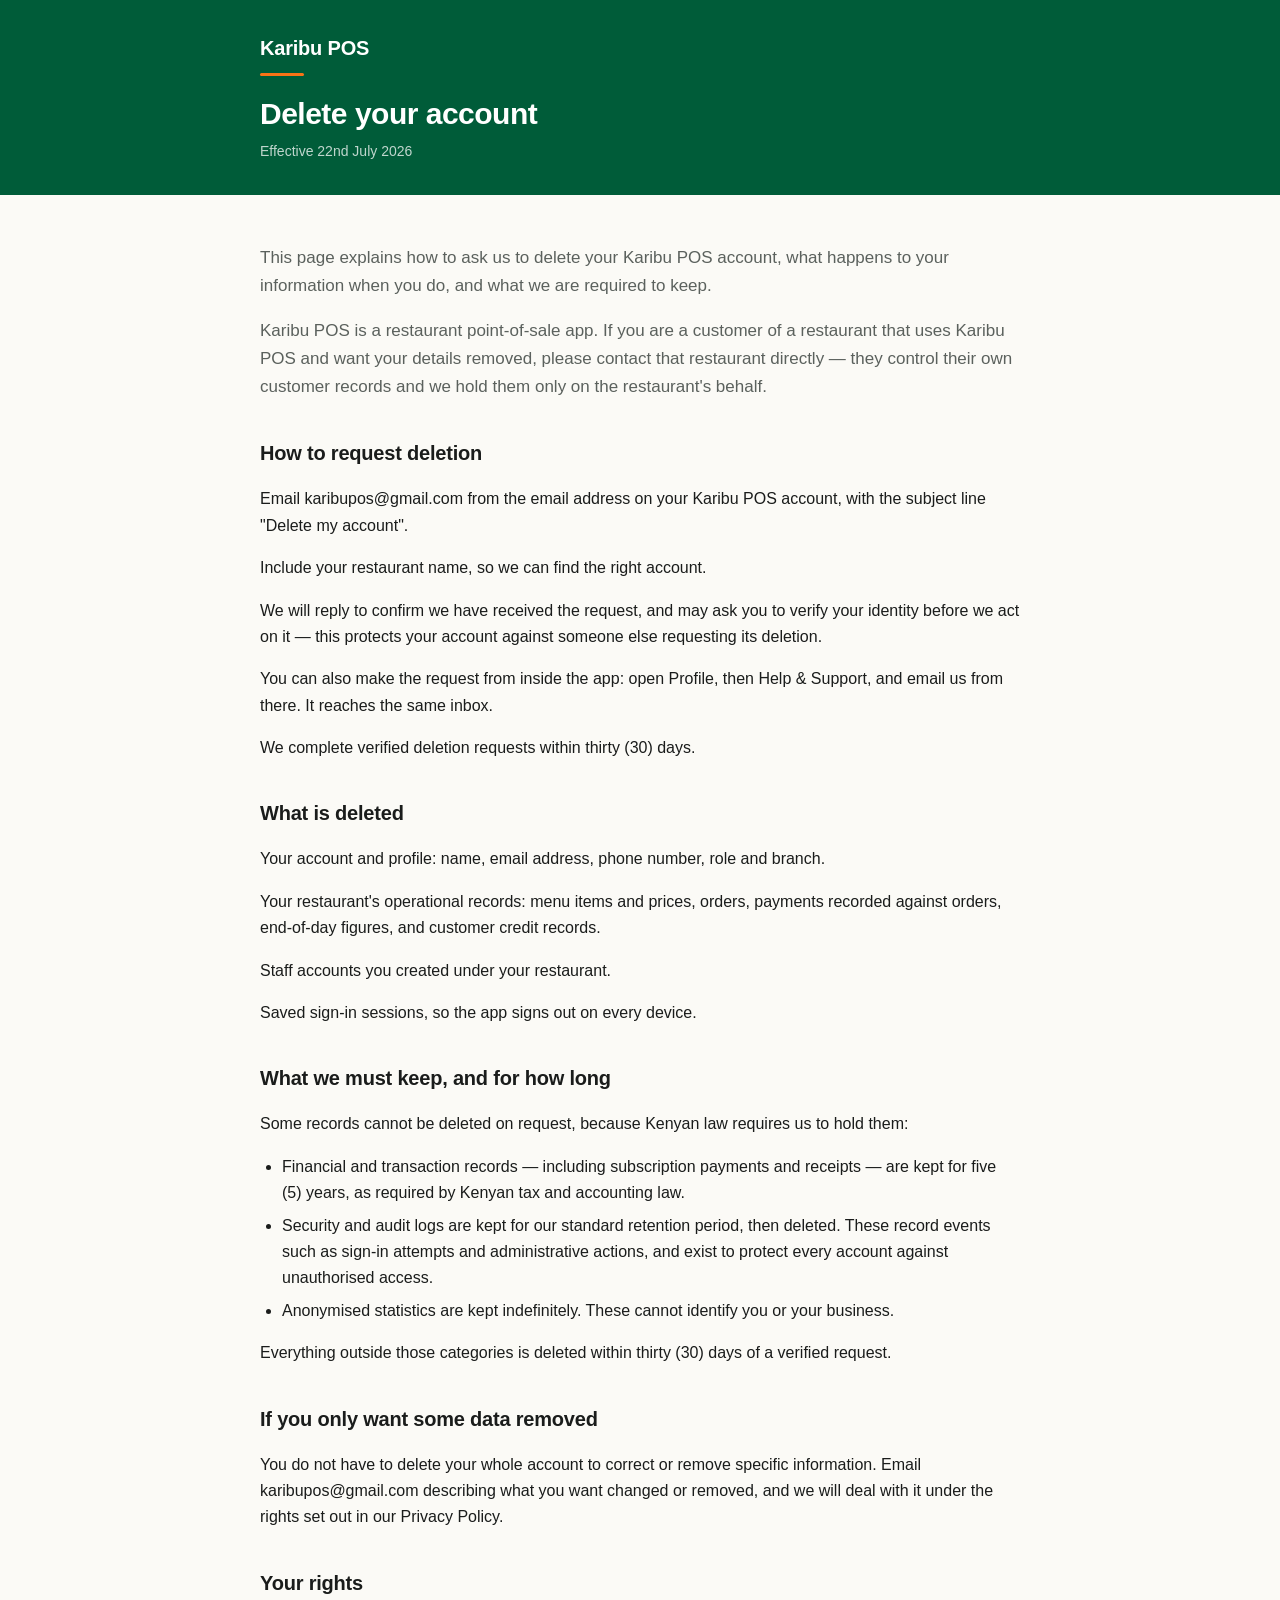
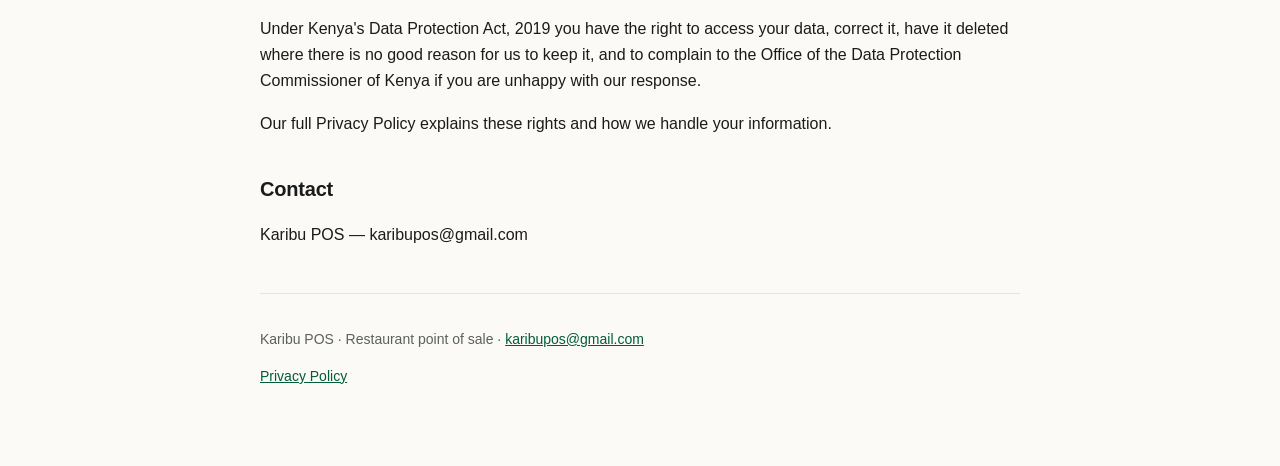
==== karibu-backend/app/static/legal/delete-account.html @ 7a60a2ed "Serve the account-deletion page at /legal/delete-account.html Regenerated from the frontend's src/co" ====
<!doctype html>
<html lang="en">
<head>
<meta charset="utf-8">
<meta name="viewport" content="width=device-width, initial-scale=1">
<title>Delete your account · Karibu POS</title>
<style>
  :root { --green:#005C39; --ink:#1A1C1B; --muted:#5B615D; --paper:#FBFAF6; --line:#E7E4DA; }
  * { box-sizing: border-box; }
  body { margin:0; background:var(--paper); color:var(--ink);
         font:16px/1.65 -apple-system,BlinkMacSystemFont,"Segoe UI",Roboto,Helvetica,Arial,sans-serif; }
  header { background:var(--green); color:#fff; padding:32px 20px; }
  .wrap { max-width:760px; margin:0 auto; }
  header .brand { font-weight:700; font-size:20px; letter-spacing:-0.2px; }
  header .rule { width:44px; height:3px; background:#F97316; border-radius:2px; margin:8px 0 20px; }
  header h1 { margin:0; font-size:30px; line-height:1.2; letter-spacing:-0.5px; }
  header .date { margin:8px 0 0; opacity:.75; font-size:14px; }
  main { padding:32px 20px 64px; }
  .intro p { font-size:17px; color:var(--muted); }
  h2 { margin:36px 0 10px; font-size:20px; letter-spacing:-0.2px; }
  ul { padding-left:22px; } li { margin:6px 0; }
  a { color:var(--green); }
  footer { border-top:1px solid var(--line); margin-top:44px; padding-top:20px;
           font-size:14px; color:var(--muted); }
  @media (prefers-color-scheme: dark) {
    :root { --ink:#ECEAE3; --muted:#A8ADA8; --paper:#141613; --line:#2C302C; }
  }
</style>
</head>
<body>
  <header><div class="wrap">
    <div class="brand">Karibu POS</div>
    <div class="rule"></div>
    <h1>Delete your account</h1>
    <p class="date">Effective 22nd July 2026</p>
  </div></header>
  <main><div class="wrap">
    <div class="intro">
      <p>This page explains how to ask us to delete your Karibu POS account, what happens to your information when you do, and what we are required to keep.</p>
      <p>Karibu POS is a restaurant point-of-sale app. If you are a customer of a restaurant that uses Karibu POS and want your details removed, please contact that restaurant directly — they control their own customer records and we hold them only on the restaurant's behalf.</p>
    </div>
    <section>
      <h2>How to request deletion</h2>
      <p>Email karibupos@gmail.com from the email address on your Karibu POS account, with the subject line &quot;Delete my account&quot;.</p>
      <p>Include your restaurant name, so we can find the right account.</p>
      <p>We will reply to confirm we have received the request, and may ask you to verify your identity before we act on it — this protects your account against someone else requesting its deletion.</p>
      <p>You can also make the request from inside the app: open Profile, then Help &amp; Support, and email us from there. It reaches the same inbox.</p>
      <p>We complete verified deletion requests within thirty (30) days.</p>
    </section>
    <section>
      <h2>What is deleted</h2>
      <p>Your account and profile: name, email address, phone number, role and branch.</p>
      <p>Your restaurant's operational records: menu items and prices, orders, payments recorded against orders, end-of-day figures, and customer credit records.</p>
      <p>Staff accounts you created under your restaurant.</p>
      <p>Saved sign-in sessions, so the app signs out on every device.</p>
    </section>
    <section>
      <h2>What we must keep, and for how long</h2>
      <p>Some records cannot be deleted on request, because Kenyan law requires us to hold them:</p>
      <ul><li>Financial and transaction records — including subscription payments and receipts — are kept for five (5) years, as required by Kenyan tax and accounting law.</li><li>Security and audit logs are kept for our standard retention period, then deleted. These record events such as sign-in attempts and administrative actions, and exist to protect every account against unauthorised access.</li><li>Anonymised statistics are kept indefinitely. These cannot identify you or your business.</li></ul>
      <p>Everything outside those categories is deleted within thirty (30) days of a verified request.</p>
    </section>
    <section>
      <h2>If you only want some data removed</h2>
      <p>You do not have to delete your whole account to correct or remove specific information. Email karibupos@gmail.com describing what you want changed or removed, and we will deal with it under the rights set out in our Privacy Policy.</p>
    </section>
    <section>
      <h2>Your rights</h2>
      <p>Under Kenya's Data Protection Act, 2019 you have the right to access your data, correct it, have it deleted where there is no good reason for us to keep it, and to complain to the Office of the Data Protection Commissioner of Kenya if you are unhappy with our response.</p>
      <p>Our full Privacy Policy explains these rights and how we handle your information.</p>
    </section>
    <section>
      <h2>Contact</h2>
      <p>Karibu POS — karibupos@gmail.com</p>
    </section>
    <footer>
      <p>Karibu POS · Restaurant point of sale ·
         <a href="mailto:karibupos@gmail.com">karibupos@gmail.com</a></p>
      <p><a href="./privacy.html">Privacy Policy</a></p>
    </footer>
  </div></main>
</body>
</html>
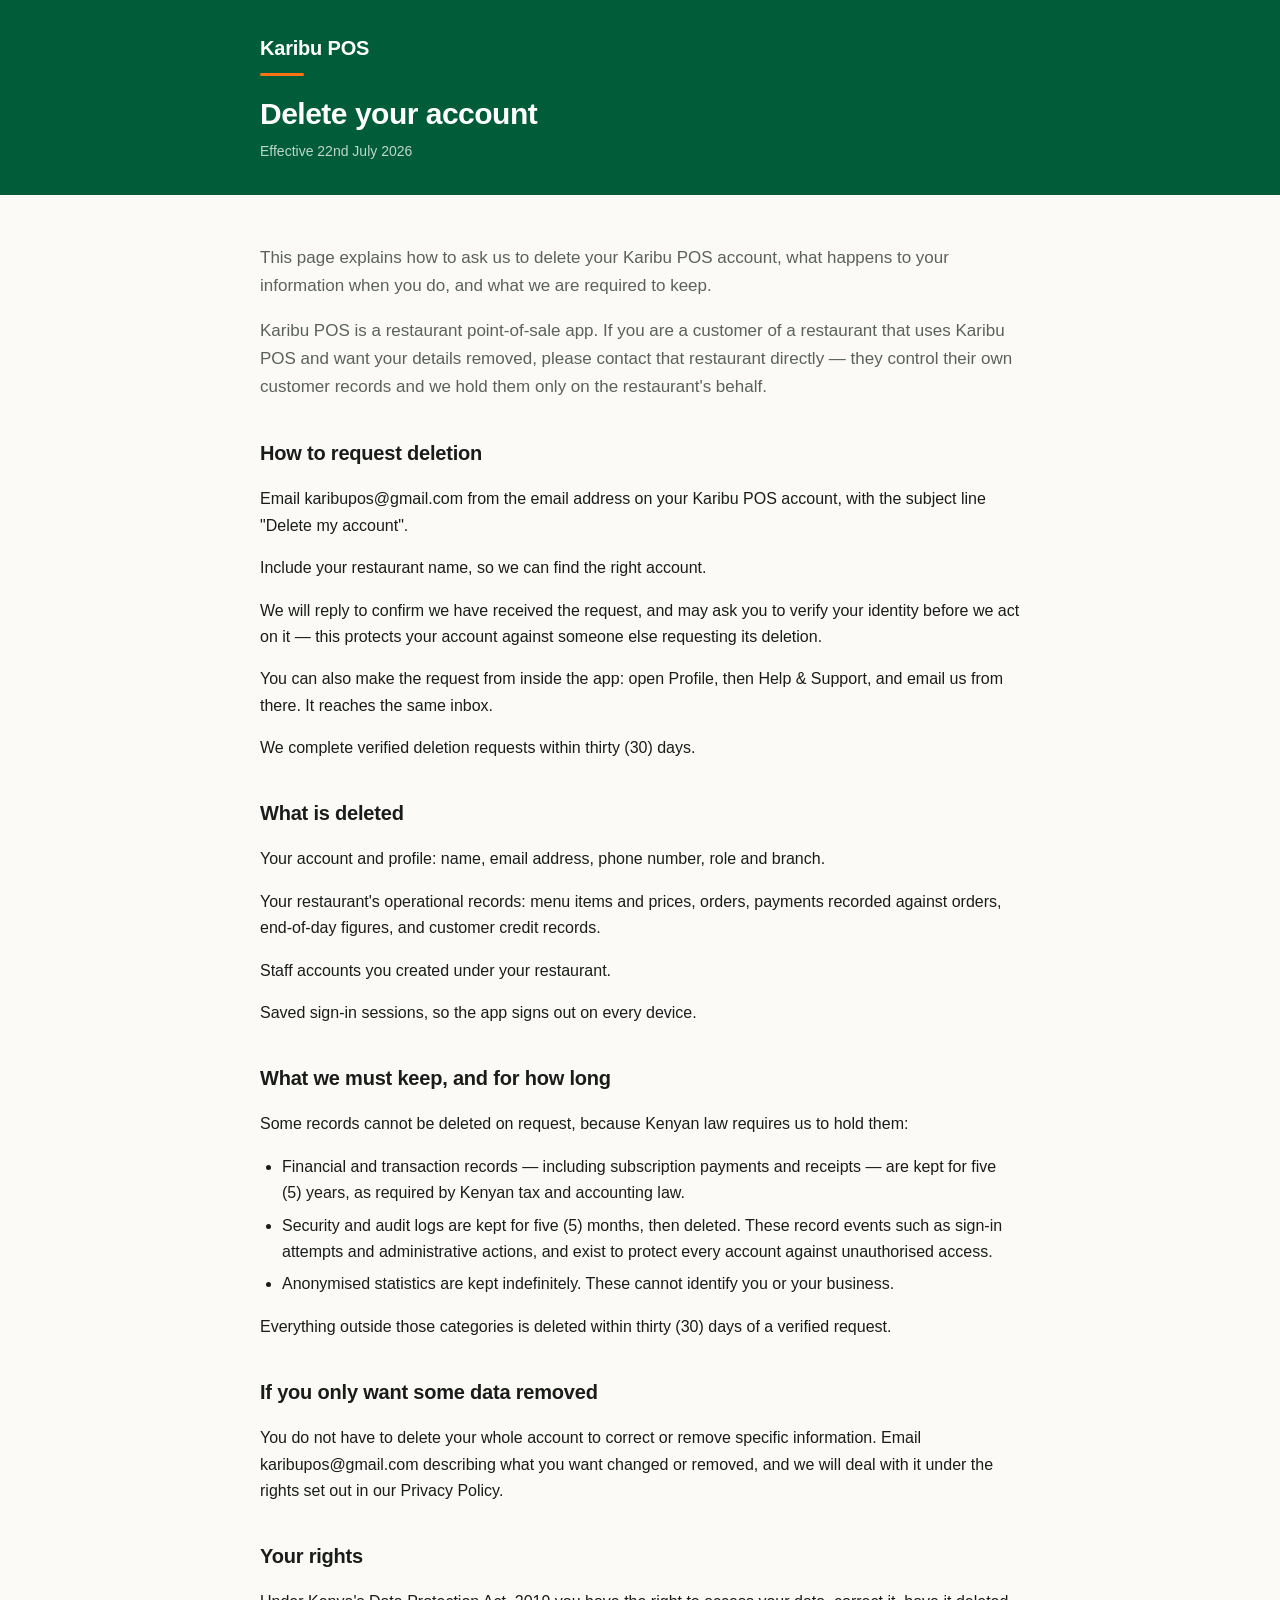
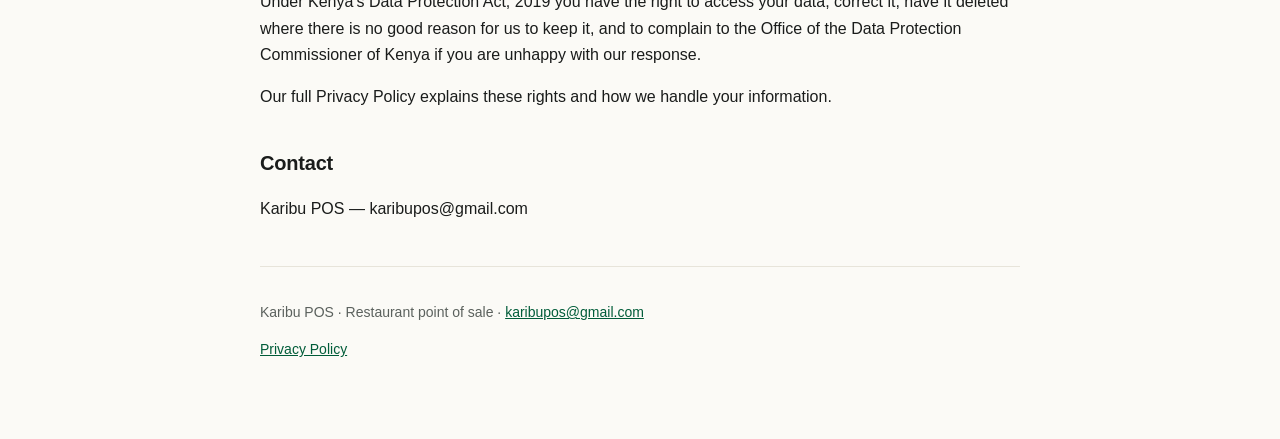
==== commit b59acde6: "Regenerate /legal pages with retention periods filled in Audit-log retention is now stated as five (" ====
--- a/karibu-backend/app/static/legal/delete-account.html
+++ b/karibu-backend/app/static/legal/delete-account.html
@@ -57,7 +57,7 @@
     <section>
       <h2>What we must keep, and for how long</h2>
       <p>Some records cannot be deleted on request, because Kenyan law requires us to hold them:</p>
-      <ul><li>Financial and transaction records — including subscription payments and receipts — are kept for five (5) years, as required by Kenyan tax and accounting law.</li><li>Security and audit logs are kept for our standard retention period, then deleted. These record events such as sign-in attempts and administrative actions, and exist to protect every account against unauthorised access.</li><li>Anonymised statistics are kept indefinitely. These cannot identify you or your business.</li></ul>
+      <ul><li>Financial and transaction records — including subscription payments and receipts — are kept for five (5) years, as required by Kenyan tax and accounting law.</li><li>Security and audit logs are kept for five (5) months, then deleted. These record events such as sign-in attempts and administrative actions, and exist to protect every account against unauthorised access.</li><li>Anonymised statistics are kept indefinitely. These cannot identify you or your business.</li></ul>
       <p>Everything outside those categories is deleted within thirty (30) days of a verified request.</p>
     </section>
     <section>
